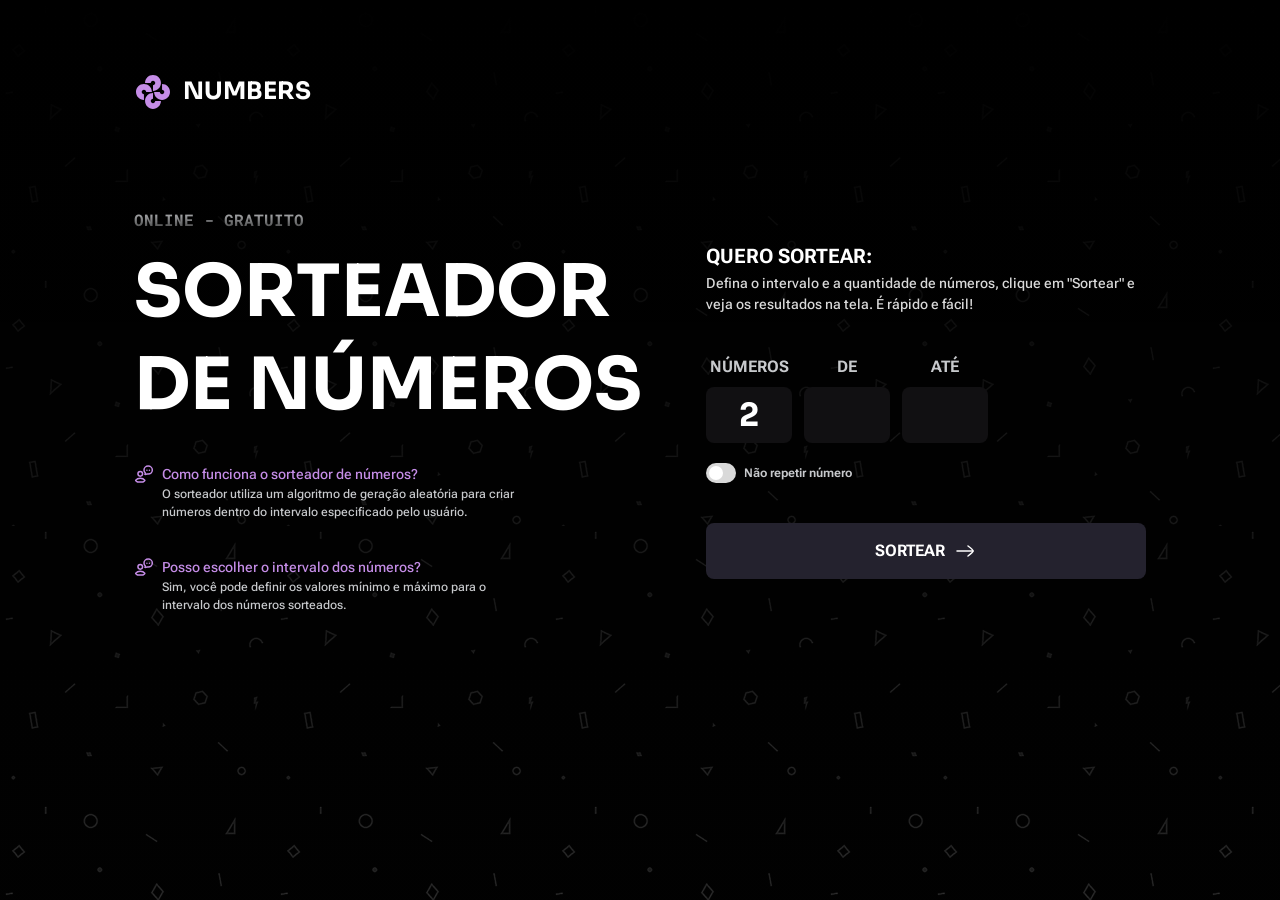
==== index.html @ 2d0c7107 "feat: enhance input styles and add animations for better user interaction" ====
<!DOCTYPE html>
<html lang="pt-BR">

<head>
  <link rel="preconnect" href="https://fonts.googleapis.com">
  <link rel="preconnect" href="https://fonts.gstatic.com" crossorigin>
  <meta charset="UTF-8">
  <meta name="viewport" content="width=device-width, initial-scale=1.0">
  <title>Sorteador de Números</title>

  <link rel="stylesheet" href="styles/index.css">
  <link
    href="https://fonts.googleapis.com/css2?family=Roboto+Flex:opsz,wght,XOPQ,XTRA,YOPQ,YTDE,YTFI,YTLC,YTUC@8..144,100..1000,96,468,79,-203,738,514,712&family=Roboto+Mono:ital,wght@0,100..700;1,100..700&family=Sora:wght@100..800&display=swap"
    rel="stylesheet">
</head>

<body>
  <header>
    <a href="">
      <img src="./assets/logo.svg" alt="Logo">
      <span>Numbers</span>
    </a>
  </header>

  <main>
    <section class="title">
      <span>Online - Gratuito</span>
      <h1>Sorteador<br>de Números</h1>
    </section>

    <section class="generator">
      <h2>Quero sortear:</h2>
      <p>Defina o intervalo e a quantidade de números, clique em "Sortear" e veja os resultados na tela. É rápido e
        fácil!</p>

      <form>
        <div class="number-inputs">
          <div class="number-input">
            <label for="number-amount">Números</label>
            <div class="input-wrapper">
              <div class="input-border"></div>
              <input type="text" name="number-amount" id="number-amount" value="2">
            </div>
          </div>
          <div class="number-input">
            <label for="number-from">De</label>
            <div class="input-wrapper">
              <div class="input-border"></div>
              <input type="text" name="number-from" id="number-from">
            </div>
          </div>
          <div class="number-input">
            <label for="number-until">Até</label>
            <div class="input-wrapper">
              <div class="input-border"></div>
              <input type="text" name="number-until" id="number-until">
            </div>
          </div>
        </div>

        <div class="number-repeat">
          <div class="switch">
            <input type="checkbox" id="number-repeat" name="number-repeat">
            <span class="slider"></span>
          </div>
          <label for="number-repeat">Não repetir número</label>

        </div>

        <button type="submit">
          <span>Sortear</span>
          <img src="./assets/arrow.svg" alt="Ícone de seta para direita">
        </button>
      </form>
    </section>

    <section class="questions">
      <div class="question">
        <img src="./assets/user.svg" alt="Ícone de usuário perguntando">
        <div>
          <h3>Como funciona o sorteador de números?</h3>
          <p>O sorteador utiliza um algoritmo de geração aleatória para criar números dentro do intervalo especificado
            pelo usuário.</p>
        </div>
      </div>
      <div class="question">
        <img src="./assets/user.svg" alt="Ícone de usuário perguntando">
        <div>
          <h3>Posso escolher o intervalo dos números?</h3>
          <p>Sim, você pode definir os valores mínimo e máximo para o intervalo dos números sorteados.</p>
        </div>
      </div>
    </section>
  </main>

</body>

</html>
---- styles/index.css ----
@import url(global.css);
@import url(header.css);
@import url(main.css);
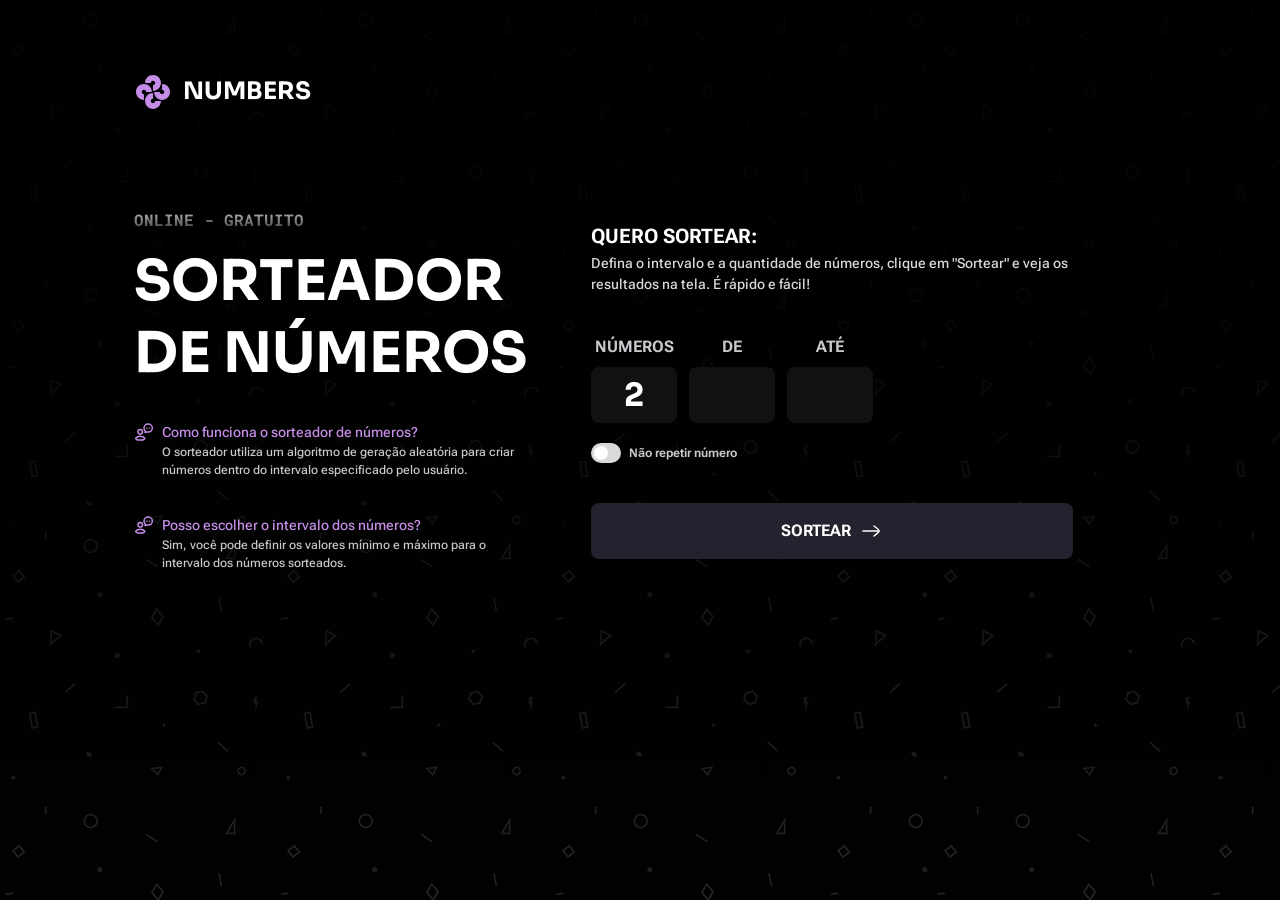
==== commit 81b923aa: "fix: restructure body background styles" ====
--- a/index.html
+++ b/index.html
@@ -15,84 +15,96 @@
 </head>
 
 <body>
-  <header>
-    <a href="">
-      <img src="./assets/logo.svg" alt="Logo">
-      <span>Numbers</span>
-    </a>
-  </header>
+  <div class="container">
+    <header>
+      <a href="">
+        <img src="./assets/logo.svg" alt="Logo">
+        <span>Numbers</span>
+      </a>
+    </header>
 
-  <main>
-    <section class="title">
-      <span>Online - Gratuito</span>
-      <h1>Sorteador<br>de Números</h1>
-    </section>
+    <main>
+      <section class="title">
+        <span>Online - Gratuito</span>
+        <h1>Sorteador<br>de Números</h1>
+      </section>
 
-    <section class="generator">
-      <h2>Quero sortear:</h2>
-      <p>Defina o intervalo e a quantidade de números, clique em "Sortear" e veja os resultados na tela. É rápido e
-        fácil!</p>
+      <section class="generator">
+        <div class="form">
+          <h2>Quero sortear:</h2>
+          <p>Defina o intervalo e a quantidade de números, clique em "Sortear" e veja os resultados na tela. É rápido e
+            fácil!</p>
 
-      <form>
-        <div class="number-inputs">
-          <div class="number-input">
-            <label for="number-amount">Números</label>
-            <div class="input-wrapper">
-              <div class="input-border"></div>
-              <input type="text" name="number-amount" id="number-amount" value="2">
+          <form>
+            <div class="number-inputs">
+              <div class="number-input">
+                <label for="number-amount">Números</label>
+                <div class="input-wrapper">
+                  <div class="input-border"></div>
+                  <input type="text" name="number-amount" id="number-amount" value="2">
+                </div>
+              </div>
+              <div class="number-input">
+                <label for="number-from">De</label>
+                <div class="input-wrapper">
+                  <div class="input-border"></div>
+                  <input type="text" name="number-from" id="number-from">
+                </div>
+              </div>
+              <div class="number-input">
+                <label for="number-until">Até</label>
+                <div class="input-wrapper">
+                  <div class="input-border"></div>
+                  <input type="text" name="number-until" id="number-until">
+                </div>
+              </div>
             </div>
-          </div>
-          <div class="number-input">
-            <label for="number-from">De</label>
-            <div class="input-wrapper">
-              <div class="input-border"></div>
-              <input type="text" name="number-from" id="number-from">
+
+            <div class="number-repeat">
+              <div class="switch">
+                <input type="checkbox" id="number-repeat" name="number-repeat">
+                <span class="slider"></span>
+              </div>
+              <label for="number-repeat">Não repetir número</label>
+
             </div>
-          </div>
-          <div class="number-input">
-            <label for="number-until">Até</label>
-            <div class="input-wrapper">
-              <div class="input-border"></div>
-              <input type="text" name="number-until" id="number-until">
-            </div>
+
+            <button type="submit">
+              <span>Sortear</span>
+              <img src="./assets/arrow.svg" alt="Ícone de seta para direita">
+            </button>
+          </form>
+        </div>
+        <!-- <div class="result">
+          <h2>Resultado do sorteio</h2>
+          <p>1º resultado</p>
+
+          <button type="button">
+              <span>Sortear</span>
+              <img src="./assets/arrow.svg" alt="Ícone de seta para direita">
+          </button>
+        </div> -->
+      </section>
+
+      <section class="questions">
+        <div class="question">
+          <img src="./assets/user.svg" alt="Ícone de usuário perguntando">
+          <div>
+            <h3>Como funciona o sorteador de números?</h3>
+            <p>O sorteador utiliza um algoritmo de geração aleatória para criar números dentro do intervalo especificado
+              pelo usuário.</p>
           </div>
         </div>
-
-        <div class="number-repeat">
-          <div class="switch">
-            <input type="checkbox" id="number-repeat" name="number-repeat">
-            <span class="slider"></span>
+        <div class="question">
+          <img src="./assets/user.svg" alt="Ícone de usuário perguntando">
+          <div>
+            <h3>Posso escolher o intervalo dos números?</h3>
+            <p>Sim, você pode definir os valores mínimo e máximo para o intervalo dos números sorteados.</p>
           </div>
-          <label for="number-repeat">Não repetir número</label>
-
         </div>
-
-        <button type="submit">
-          <span>Sortear</span>
-          <img src="./assets/arrow.svg" alt="Ícone de seta para direita">
-        </button>
-      </form>
-    </section>
-
-    <section class="questions">
-      <div class="question">
-        <img src="./assets/user.svg" alt="Ícone de usuário perguntando">
-        <div>
-          <h3>Como funciona o sorteador de números?</h3>
-          <p>O sorteador utiliza um algoritmo de geração aleatória para criar números dentro do intervalo especificado
-            pelo usuário.</p>
-        </div>
-      </div>
-      <div class="question">
-        <img src="./assets/user.svg" alt="Ícone de usuário perguntando">
-        <div>
-          <h3>Posso escolher o intervalo dos números?</h3>
-          <p>Sim, você pode definir os valores mínimo e máximo para o intervalo dos números sorteados.</p>
-        </div>
-      </div>
-    </section>
-  </main>
-
+      </section>
+    </main>
+  </div>
 </body>
 
 </html>
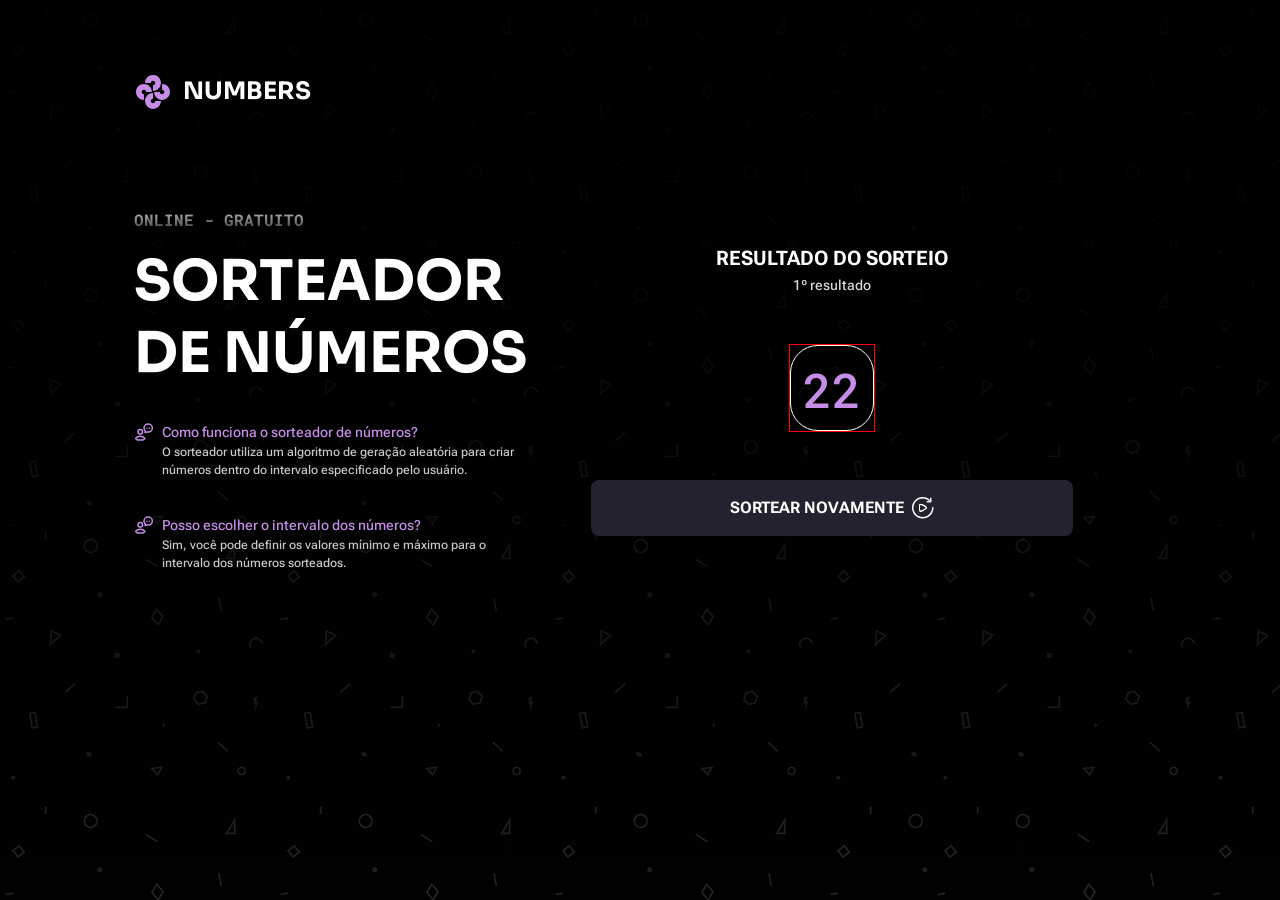
==== commit 70a22029: "feat: restructure CSS files and add styles in result div" ====
--- a/index.html
+++ b/index.html
@@ -30,7 +30,7 @@
       </section>
 
       <section class="generator">
-        <div class="form">
+        <!-- <div class="form">
           <h2>Quero sortear:</h2>
           <p>Defina o intervalo e a quantidade de números, clique em "Sortear" e veja os resultados na tela. É rápido e
             fácil!</p>
@@ -74,16 +74,26 @@
               <img src="./assets/arrow.svg" alt="Ícone de seta para direita">
             </button>
           </form>
-        </div>
-        <!-- <div class="result">
+        </div> -->
+        <div class="result">
           <h2>Resultado do sorteio</h2>
           <p>1º resultado</p>
 
+          <div class="result-numbers">
+            <div class="number">
+              <div class="number-background"></div>
+              <p>22</p>
+            </div>
+          </div>
+
           <button type="button">
-              <span>Sortear</span>
-              <img src="./assets/arrow.svg" alt="Ícone de seta para direita">
+              <span>Sortear novamente</span>
+              <div>
+                <img src="./assets/replay.svg" alt="Ícone de replay">
+                <img src="./assets/replay-arrow.svg" alt="">
+              </div>
           </button>
-        </div> -->
+        </div>
       </section>
 
       <section class="questions">
--- a/styles/index.css
+++ b/styles/index.css
@@ -1,3 +1,6 @@
 @import url(global.css);
 @import url(header.css);
-@import url(main.css);+@import url(main.css);
+@import url(title.css);
+@import url(generator.css);
+@import url(questions.css);
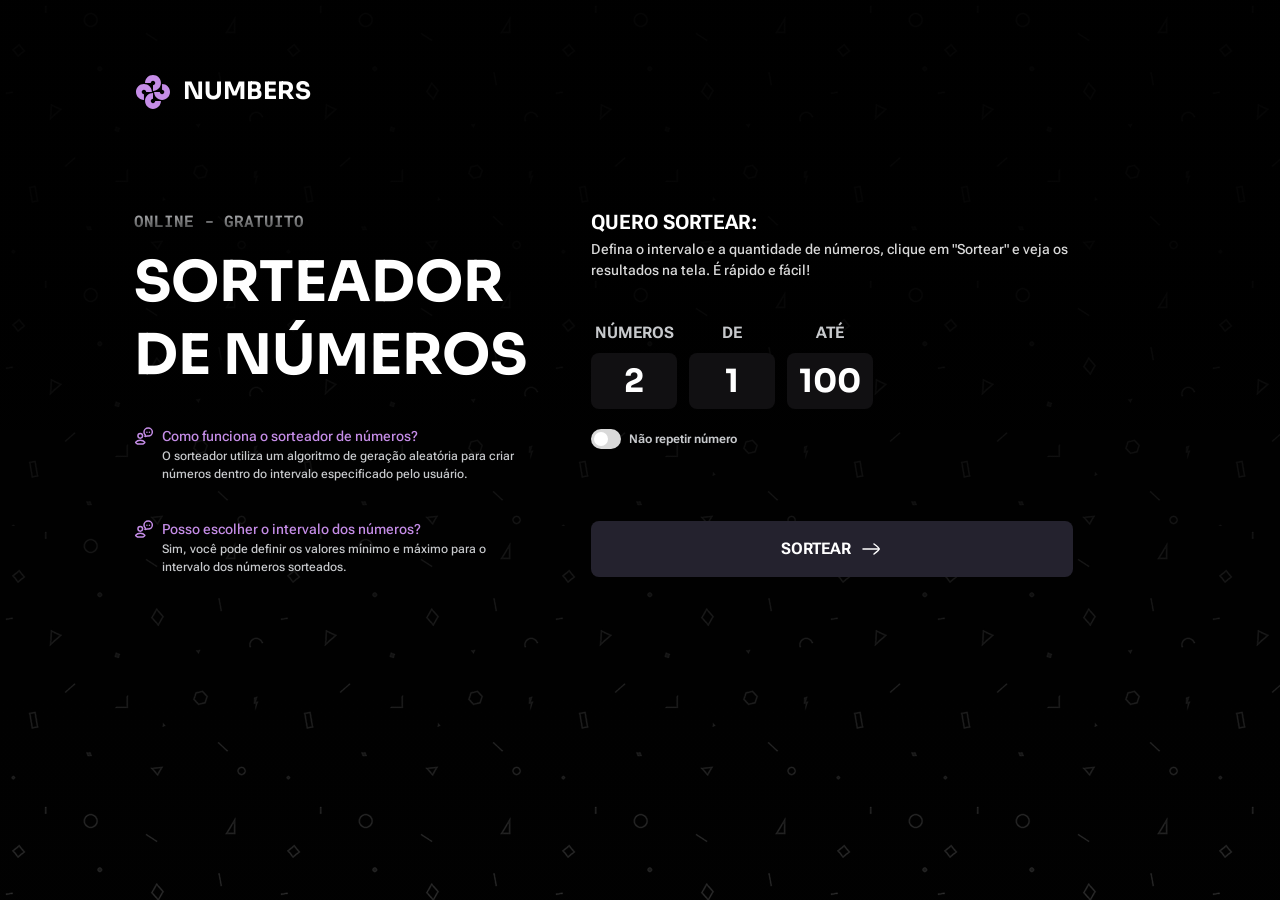
==== commit a4ce2437: "feat: implement generator logic with JavaScript" ====
--- a/index.html
+++ b/index.html
@@ -30,32 +30,32 @@
       </section>
 
       <section class="generator">
-        <!-- <div class="form">
+        <div class="form" id="generator-form-wrap">
           <h2>Quero sortear:</h2>
           <p>Defina o intervalo e a quantidade de números, clique em "Sortear" e veja os resultados na tela. É rápido e
             fácil!</p>
 
-          <form>
+          <form id="generator-form" novalidate>
             <div class="number-inputs">
               <div class="number-input">
                 <label for="number-amount">Números</label>
                 <div class="input-wrapper">
                   <div class="input-border"></div>
-                  <input type="text" name="number-amount" id="number-amount" value="2">
+                  <input type="number" name="number-amount" id="number-amount" value="2" min="1" max="10" inputmode="numeric" required>
                 </div>
               </div>
               <div class="number-input">
                 <label for="number-from">De</label>
                 <div class="input-wrapper">
                   <div class="input-border"></div>
-                  <input type="text" name="number-from" id="number-from">
+                  <input type="number" name="number-from" id="number-from" value="1" inputmode="numeric" required>
                 </div>
               </div>
               <div class="number-input">
                 <label for="number-until">Até</label>
                 <div class="input-wrapper">
                   <div class="input-border"></div>
-                  <input type="text" name="number-until" id="number-until">
+                  <input type="number" name="number-until" id="number-until" value="100" inputmode="numeric" required>
                 </div>
               </div>
             </div>
@@ -69,24 +69,21 @@
 
             </div>
 
+            <p class="form-error" id="form-error" role="alert" aria-live="polite"></p>
+
             <button type="submit">
               <span>Sortear</span>
               <img src="./assets/arrow.svg" alt="Ícone de seta para direita">
             </button>
           </form>
-        </div> -->
-        <div class="result">
+        </div>
+        <div class="result-wraper is-hidden" id="result-wraper">
           <h2>Resultado do sorteio</h2>
-          <p>1º resultado</p>
+          <p><span class="result-amount">1</span>º resultado</p>
 
-          <div class="result-numbers">
-            <div class="number">
-              <div class="number-background"></div>
-              <p>22</p>
-            </div>
-          </div>
+          <div class="result-numbers" aria-live="polite"></div>
 
-          <button type="button">
+          <button type="button" id="retry-button">
               <span>Sortear novamente</span>
               <div>
                 <img src="./assets/replay.svg" alt="Ícone de replay">
@@ -115,6 +112,8 @@
       </section>
     </main>
   </div>
+
+  <script src="./script.js"></script>
 </body>
 
 </html>
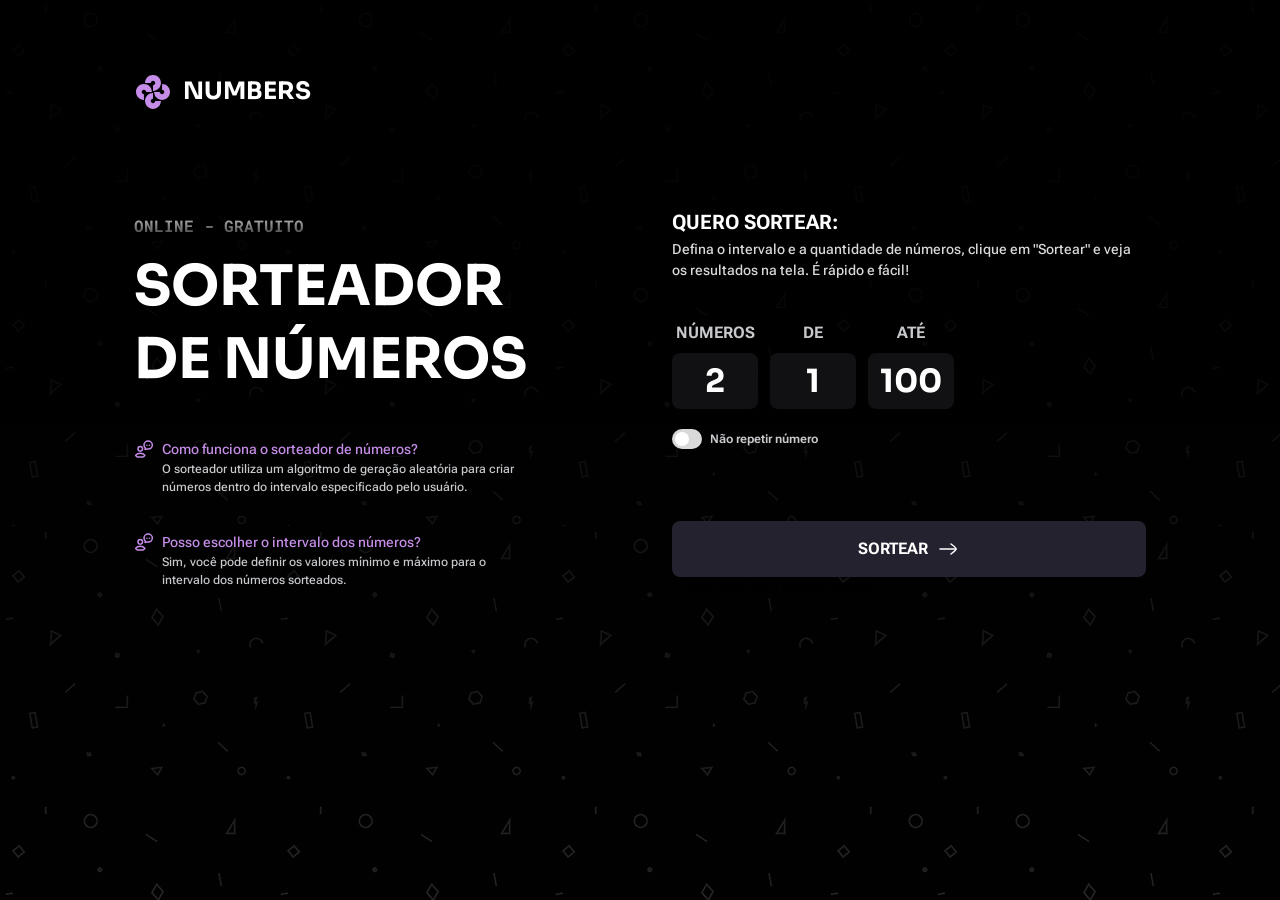
==== commit 1d5a72c7: "feat: add name generator functionality with UI enhancements and new styles" ====
--- a/index.html
+++ b/index.html
@@ -75,6 +75,8 @@
               <span>Sortear</span>
               <img src="./assets/arrow.svg" alt="Ícone de seta para direita">
             </button>
+
+            <a class="names-link" href="./names.html">Clique aqui para sortear nomes</a>
           </form>
         </div>
         <div class="result-wraper is-hidden" id="result-wraper">
@@ -83,13 +85,18 @@
 
           <div class="result-numbers" aria-live="polite"></div>
 
-          <button type="button" id="retry-button">
-              <span>Sortear novamente</span>
-              <div>
-                <img src="./assets/replay.svg" alt="Ícone de replay">
-                <img src="./assets/replay-arrow.svg" alt="">
-              </div>
-          </button>
+          <div class="result-actions">
+            <button type="button" id="back-button">
+              <span>Voltar</span>
+            </button>
+            <button type="button" id="retry-button">
+                <span>Sortear novamente</span>
+                <div>
+                  <img src="./assets/replay.svg" alt="Ícone de replay">
+                  <img src="./assets/replay-arrow.svg" alt="">
+                </div>
+            </button>
+          </div>
         </div>
       </section>
 
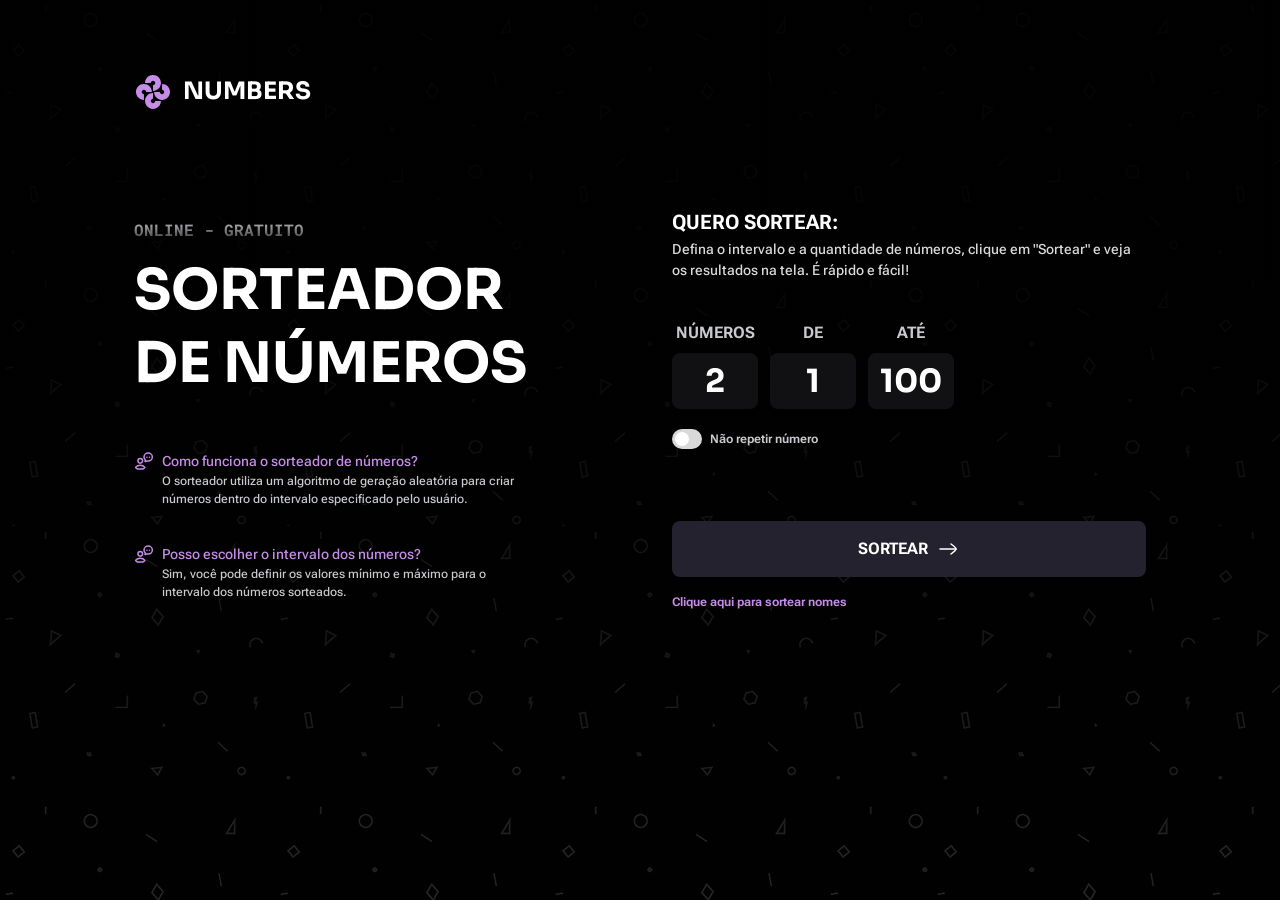
==== commit 49669b5a: "refactor: rename and refactor styles and scripts for name and number generator - Removed unused CSS " ====
--- a/index.html
+++ b/index.html
@@ -8,7 +8,7 @@
   <meta name="viewport" content="width=device-width, initial-scale=1.0">
   <title>Sorteador de Números</title>
 
-  <link rel="stylesheet" href="styles/index.css">
+  <link rel="stylesheet" href="styles/pages/number-generator.css">
   <link
     href="https://fonts.googleapis.com/css2?family=Roboto+Flex:opsz,wght,XOPQ,XTRA,YOPQ,YTDE,YTFI,YTLC,YTUC@8..144,100..1000,96,468,79,-203,738,514,712&family=Roboto+Mono:ital,wght@0,100..700;1,100..700&family=Sora:wght@100..800&display=swap"
     rel="stylesheet">
@@ -120,7 +120,7 @@
     </main>
   </div>
 
-  <script src="./script.js"></script>
+  <script src="./scripts/pages/number-generator.js"></script>
 </body>
 
 </html>
--- a/styles/pages/number-generator.css
+++ b/styles/pages/number-generator.css
@@ -0,0 +1,6 @@
+@import url(../base/theme.css);
+@import url(../layout/site-header.css);
+@import url(../layout/page-grid.css);
+@import url(../components/page-title.css);
+@import url(../components/generator-panel.css);
+@import url(../components/faq-list.css);
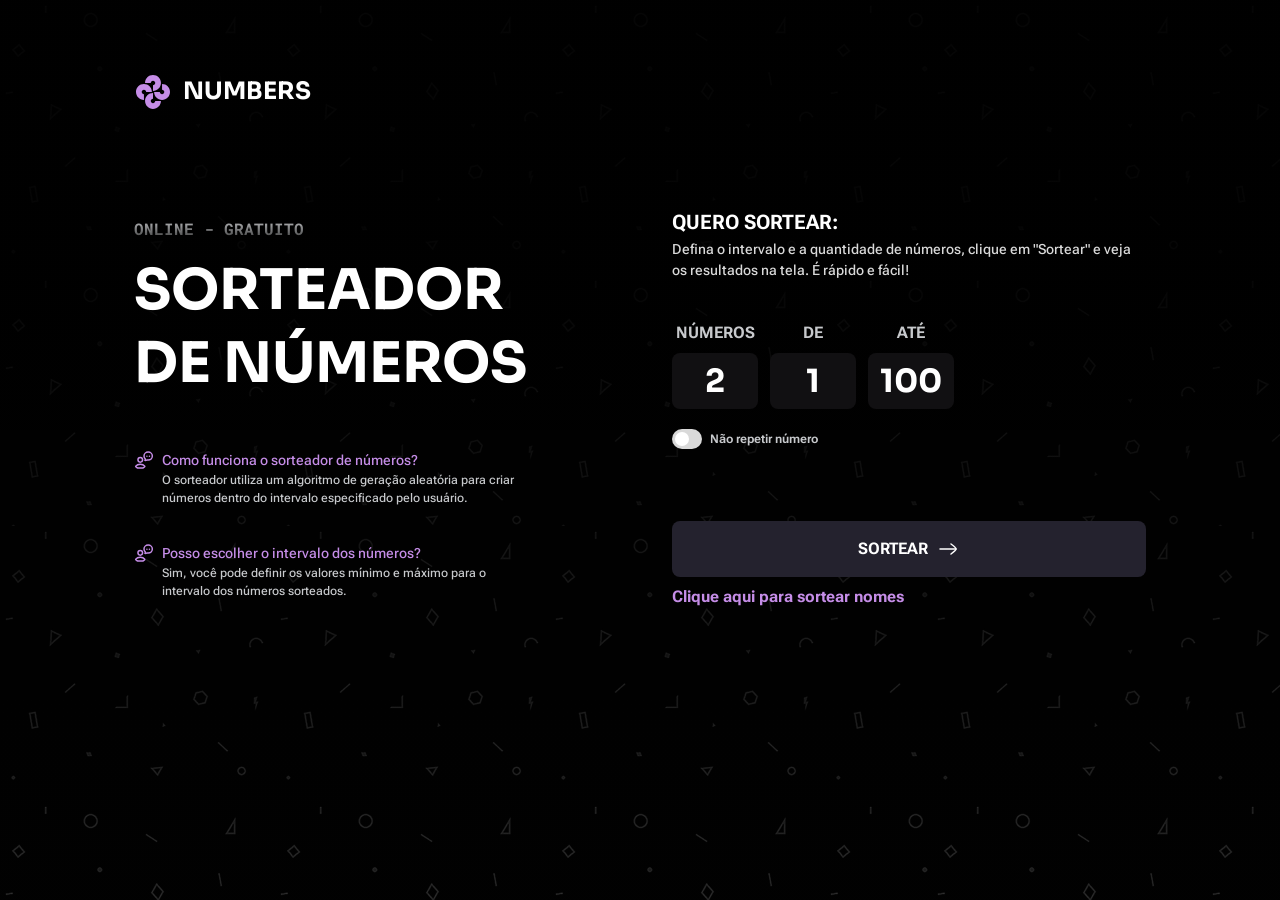
==== commit 462f51ee: "feat: add input validation for number fields to enforce limits" ====
--- a/index.html
+++ b/index.html
@@ -41,21 +41,21 @@
                 <label for="number-amount">Números</label>
                 <div class="input-wrapper">
                   <div class="input-border"></div>
-                  <input type="number" name="number-amount" id="number-amount" value="2" min="1" max="10" inputmode="numeric" required>
+                  <input type="number" name="number-amount" id="number-amount" value="2" min="1" max="10" maxlength="2" inputmode="numeric" required>
                 </div>
               </div>
               <div class="number-input">
                 <label for="number-from">De</label>
                 <div class="input-wrapper">
                   <div class="input-border"></div>
-                  <input type="number" name="number-from" id="number-from" value="1" inputmode="numeric" required>
+                  <input type="number" name="number-from" id="number-from" value="1" min="0" max="999" maxlength="3" inputmode="numeric" required>
                 </div>
               </div>
               <div class="number-input">
                 <label for="number-until">Até</label>
                 <div class="input-wrapper">
                   <div class="input-border"></div>
-                  <input type="number" name="number-until" id="number-until" value="100" inputmode="numeric" required>
+                  <input type="number" name="number-until" id="number-until" value="100" min="0" max="999" maxlength="3" inputmode="numeric" required>
                 </div>
               </div>
             </div>
